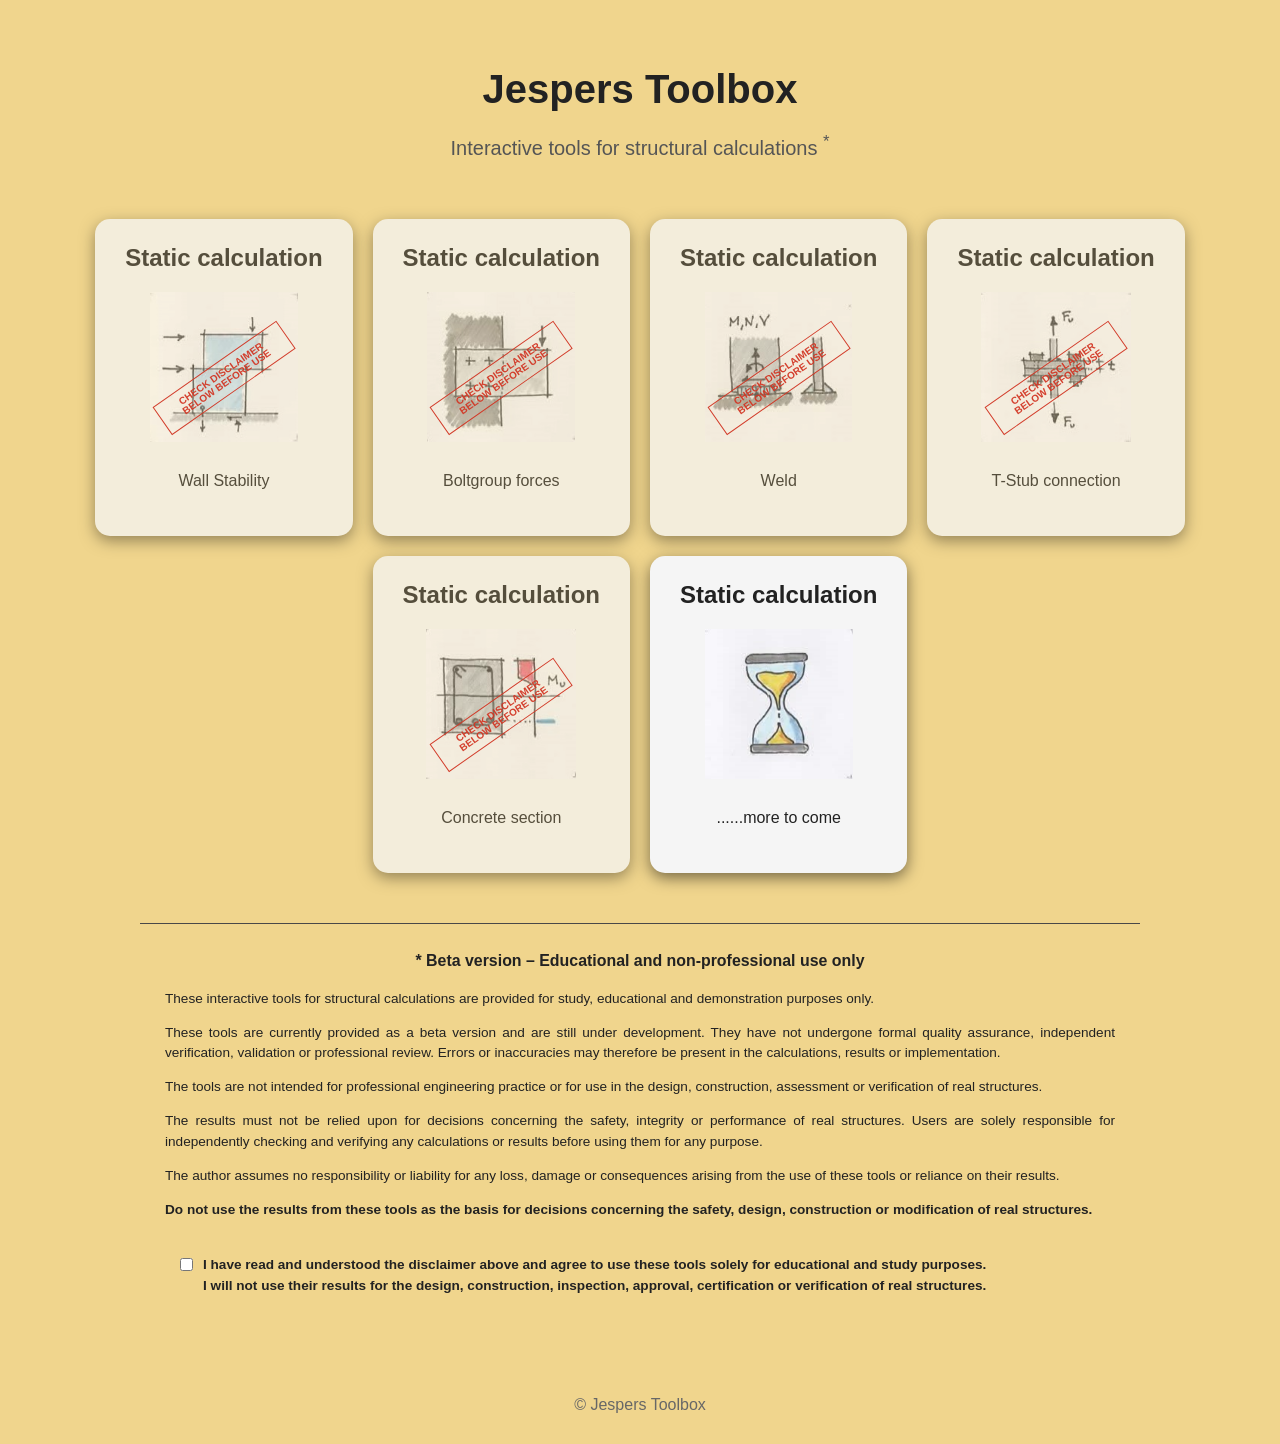
==== index.html @ ac405425 "ConcreteSection Added" ====
<!DOCTYPE html>
<html lang="en">

<head>

    <meta charset="UTF-8">

    <title>Jespers Toolbox</title>

    <link rel="stylesheet" href="assets/css/main.css">

    <script data-goatcounter="https://jesperstoolbox.goatcounter.com/count"
        async src="//gc.zgo.at/count.js"></script>

</head>


<body>


<header>

    <h1>Jespers Toolbox</h1>

    <p>
        Interactive tools for structural calculations
        <sup><a href="#disclaimer">*</a></sup>
    </p>

</header>


<main>

    <section class="kort-container">

        <!-- WALL STABILITY -->
        <a href="programmer/program_wallStability/index.html"
           class="kort program-link">

            <h2>Static calculation</h2>
            <img src="assets/billeder/GitHub_wallStability.jpg"
                 alt=""
                 class="kort-billede">
            <p>Wall Stability</p>
            <span class="disclaimer-watermark">
                CHECK DISCLAIMER<br>
                BELOW BEFORE USE
            </span>
            <span class="mouse-tooltip">
                Please check the disclaimer before use
            </span>
        </a>

        <!-- BOLTGROUP FORCES -->
        <a href="programmer/program_boltGroup_Forces/index.html"
           class="kort program-link">
            <h2>Static calculation</h2>
            <img src="assets/billeder/GitHub_boltGroup.jpg"
                 alt=""
                 class="kort-billede">
            <p>Boltgroup forces</p>
            <span class="disclaimer-watermark">
                CHECK DISCLAIMER<br>
                BELOW BEFORE USE
            </span>
            <span class="mouse-tooltip">
                Please check the disclaimer before use
            </span>
        </a>

        <!-- Weld -->
        <a href="programmer/program_weld/index.html"
           class="kort program-link">
            <h2>Static calculation</h2>
            <img src="assets/billeder/GitHub_weld.jpg"
                 alt=""
                 class="kort-billede">
            <p>Weld</p>
            <span class="disclaimer-watermark">
                CHECK DISCLAIMER<br>
                BELOW BEFORE USE
            </span>
            <span class="mouse-tooltip">
                Please check the disclaimer before use
            </span>
        </a>

        <!-- T-stub -->
        <a href="programmer/program_T-stub/index.html"
           class="kort program-link">
            <h2>Static calculation</h2>
            <img src="assets/billeder/GitHub_T-Stub.jpg"
                 alt=""
                 class="kort-billede">
            <p>T-Stub connection</p>
            <span class="disclaimer-watermark">
                CHECK DISCLAIMER<br>
                BELOW BEFORE USE
            </span>
            <span class="mouse-tooltip">
                Please check the disclaimer before use
            </span>
        </a>

                <!-- concreteSection -->
        <a href="programmer/program_concreteSection/index.html"
           class="kort program-link">
            <h2>Static calculation</h2>
            <img src="assets/billeder/GitHub_concreteSection.jpg"
                 alt=""
                 class="kort-billede">
            <p>Concrete section</p>
            <span class="disclaimer-watermark">
                CHECK DISCLAIMER<br>
                BELOW BEFORE USE
            </span>
            <span class="mouse-tooltip">
                Please check the disclaimer before use
            </span>
        </a>

        <!-- MORE TO COME -->
        <div class="kort">
            <h2>Static calculation</h2>
            <img src="assets/billeder/GitHub_whileWeWait.jpg"
                 alt=""
                 class="kort-billede">
            <p>......more to come</p>
        </div>

    </section>

</main>


<section class="ansvarsfraskrivelse" id="disclaimer">

    <h3>
        * Beta version – Educational and non-professional use only
    </h3>

    <p>
        These interactive tools for structural calculations are provided
        for study, educational and demonstration purposes only.
    </p>

    <p>
        These tools are currently provided as a beta version and are still
        under development. They have not undergone formal quality assurance,
        independent verification, validation or professional review. Errors
        or inaccuracies may therefore be present in the calculations,
        results or implementation.
    </p>

    <p>
        The tools are not intended for professional engineering practice
        or for use in the design, construction, assessment or verification
        of real structures.
    </p>

    <p>
        The results must not be relied upon for decisions concerning the
        safety, integrity or performance of real structures. Users are
        solely responsible for independently checking and verifying any
        calculations or results before using them for any purpose.
    </p>

    <p>
        The author assumes no responsibility or liability for any loss,
        damage or consequences arising from the use of these tools or
        reliance on their results.
    </p>

    <p>
        <strong>
            Do not use the results from these tools as the basis for
            decisions concerning the safety, design, construction or
            modification of real structures.
        </strong>
    </p>


    <label class="disclaimer-check">

        <input type="checkbox" id="disclaimerCheck">

        <span>
            I have read and understood the disclaimer above and agree to use
            these tools solely for educational and study purposes.
            <br>
            I will not use their results for the design, construction,
            inspection, approval, certification or verification of real
            structures.
        </span>

    </label>

</section>


<footer>

    © Jespers Toolbox

</footer>


<script src="assets/js/main.js"></script>

</body>

</html>
---- assets/css/main.css ----
/* Jespers Værktøjskasse - fælles design */

/* --------------------------------
   GENERELLE STYLES - Body, header, footer, font-families, colors, etc.
-------------------------------- */
body {
    font-family: Arial, sans-serif;
    margin: 0;
    padding: 0;
    background: #f0d58d;
    color: #222;
}

header {
    text-align: center;
    padding: 40px 20px;
}

header h1 {
    font-size: 40px;
    margin-bottom: 10px;
}

header p {
    font-size: 20px;
    color: #555;
}

header p sup a {
    text-decoration: none;
    color: inherit;
    font-size: 1em;
}

footer {
    text-align: center;
    padding: 30px;
    color: #676767;
}

/* --------------------------------
   KORT DESIGN - Kortene er de klikbare bokse, der repræsenterer hvert program
-------------------------------- */
.kort-container {
    display: flex;
    gap: 20px;
    justify-content: center;
    flex-wrap: wrap;
}

.kort {
    background: rgb(245, 245, 245);
    border-radius: 15px;
    padding: 30px;
    text-align: center;
    box-shadow: 0 5px 15px rgba(0, 0, 0, 0.50);
    cursor: pointer;
    transition: transform 0.2s;
    text-decoration: none;
    color: inherit;
    position: relative;
}

.kort-billede {
    width: 150px;
    height: 150px;
    object-fit: contain;
    margin-top: 0px;
    margin-bottom: 10px;
}

.kort h2 {
    margin-top: -5px;
}

.kort:hover {
    transform: translateY(-10px);
}

.kort {
    position: relative;
}

/* --------------------------------
   ANSVARSFRASKRIVELSE
-------------------------------- */

.ansvarsfraskrivelse {
    max-width: 950px;
    margin: 50px auto 30px;
    padding: 25px;
    border-top: 1px solid #494848;

    text-align: justify;
    font-size: 0.85em;
    line-height: 1.5;
}

.ansvarsfraskrivelse h3 {
    margin-top: 0;
    text-align: center;
}

.ansvarsfraskrivelse p {
    margin-bottom: 10px;
}

.disclaimer-check {
    display: flex;
    align-items: flex-start;
    justify-content: flex-start;

    margin-top: 20px;
    padding: 15px;

    text-align: left;
    font-weight: bold;
    cursor: pointer;
}

.disclaimer-check input {
    flex-shrink: 0;
    margin: 3px 10px 0 0;
}

/* --------------------------------
   LÅSTE PROGRAMMER
-------------------------------- */

.program-link.disabled {
    opacity: 0.75;
    cursor: not-allowed;
}

/* --------------------------------
   DISCLAIMER WATERMARK
-------------------------------- */

.disclaimer-watermark {
    position: absolute;

    top: 50%;
    left: 50%;

    transform: translate(-50%, -50%) rotate(-35deg);

    width: 50%;

    color: rgba(200, 0, 0, 0.95);

    font-size: 10px;
    font-weight: bold;
    text-align: center;

    line-height: 1.0;

    border: 1px solid rgba(200, 0, 0, 0.95);

    padding: 6px 10px;

    background-color: rgba(255, 255, 255, 0.05);

    white-space: normal;

    pointer-events: none;

    z-index: 10;
}

/* --------------------------------
   MOUSE TOOLTIP - checkBox shows when hover above kort, and disappears when mouse leaves the kort 
-------------------------------- */

.mouse-tooltip {
    position: absolute;
    display: none;

    left: 50%;
    bottom: 15px;

    transform: translateX(-50%);

    padding: 7px 10px;

    background-color: rgba(40, 40, 40, 0.9);
    color: white;

    font-size: 13px;
    text-align: center;

    border-radius: 4px;

    white-space: nowrap;

    pointer-events: none;

    z-index: 10000;
}
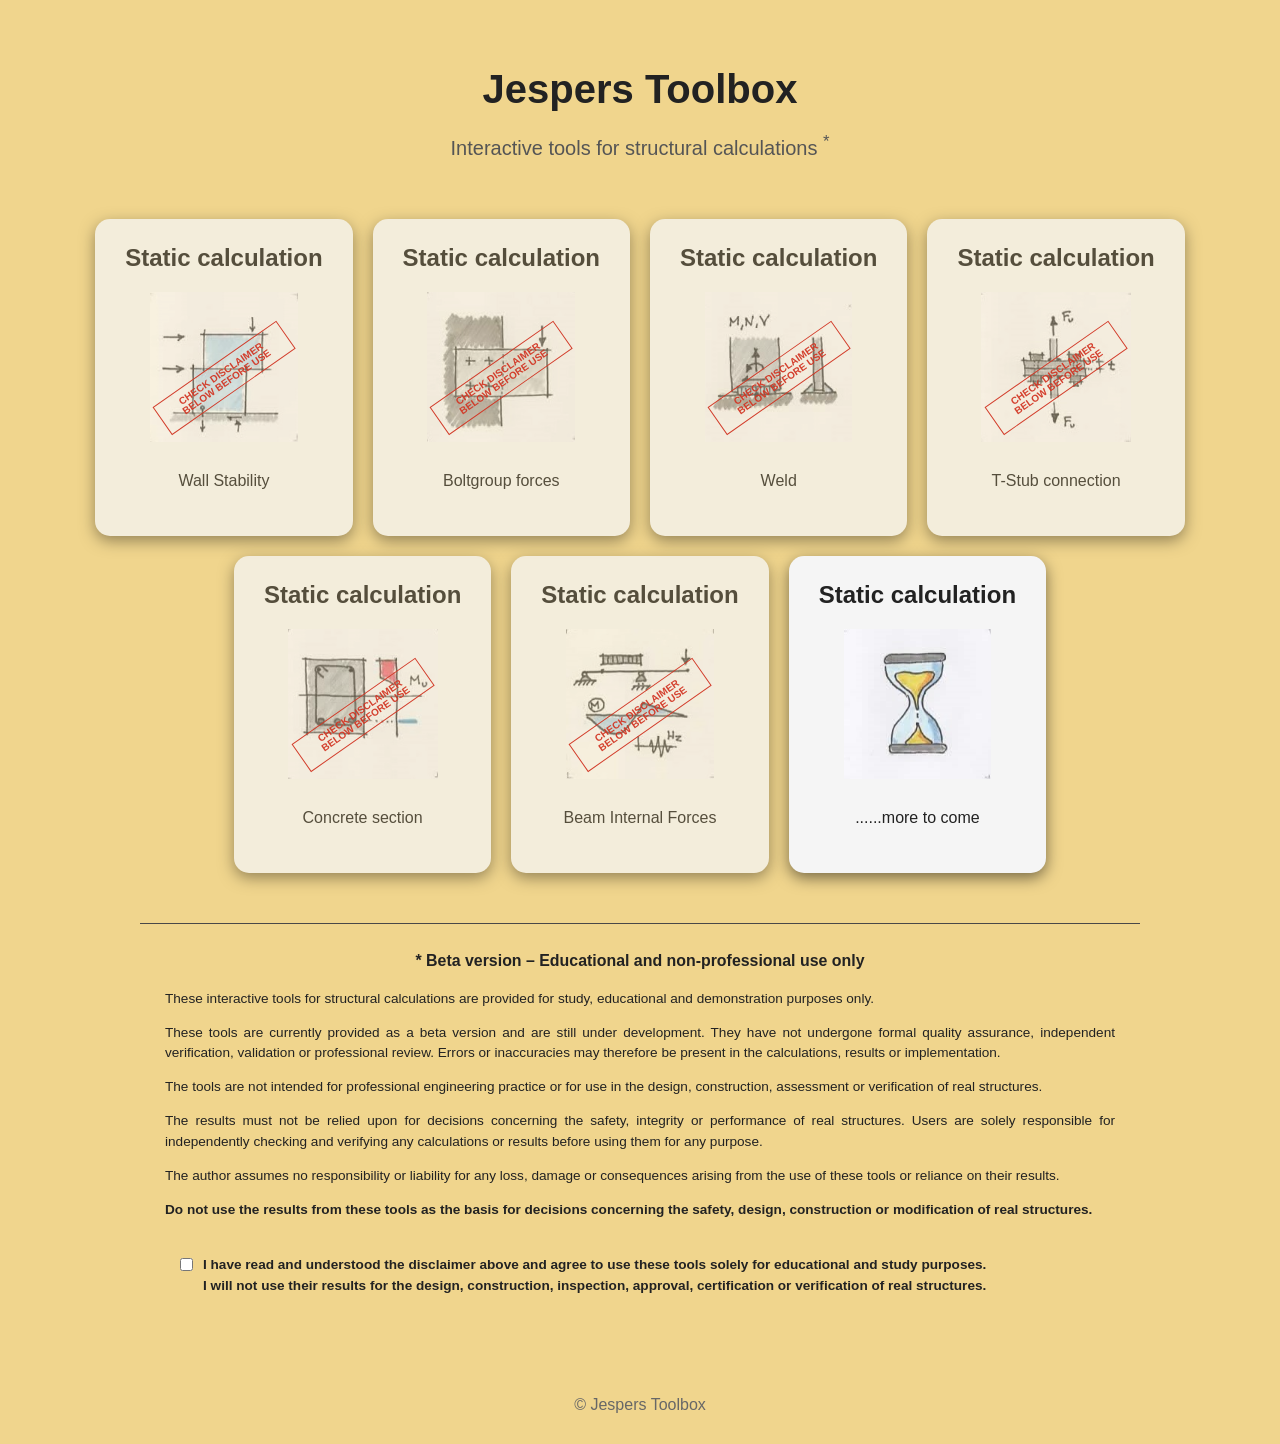
==== commit 0cffcdcd: "beam added" ====
--- a/index.html
+++ b/index.html
@@ -119,7 +119,24 @@
             <span class="mouse-tooltip">
                 Please check the disclaimer before use
             </span>
-        </a>
+        </a> 
+
+               <!-- Beam -->
+        <a href="programmer/program_beam/index.html"
+           class="kort program-link">
+            <h2>Static calculation</h2>
+            <img src="assets/billeder/GitHub_beam.jpg"
+                 alt=""
+                 class="kort-billede">
+            <p>Beam Internal Forces</p>
+            <span class="disclaimer-watermark">
+                CHECK DISCLAIMER<br>
+                BELOW BEFORE USE
+            </span>
+            <span class="mouse-tooltip">
+                Please check the disclaimer before use
+            </span>
+        </a> 
 
         <!-- MORE TO COME -->
         <div class="kort">
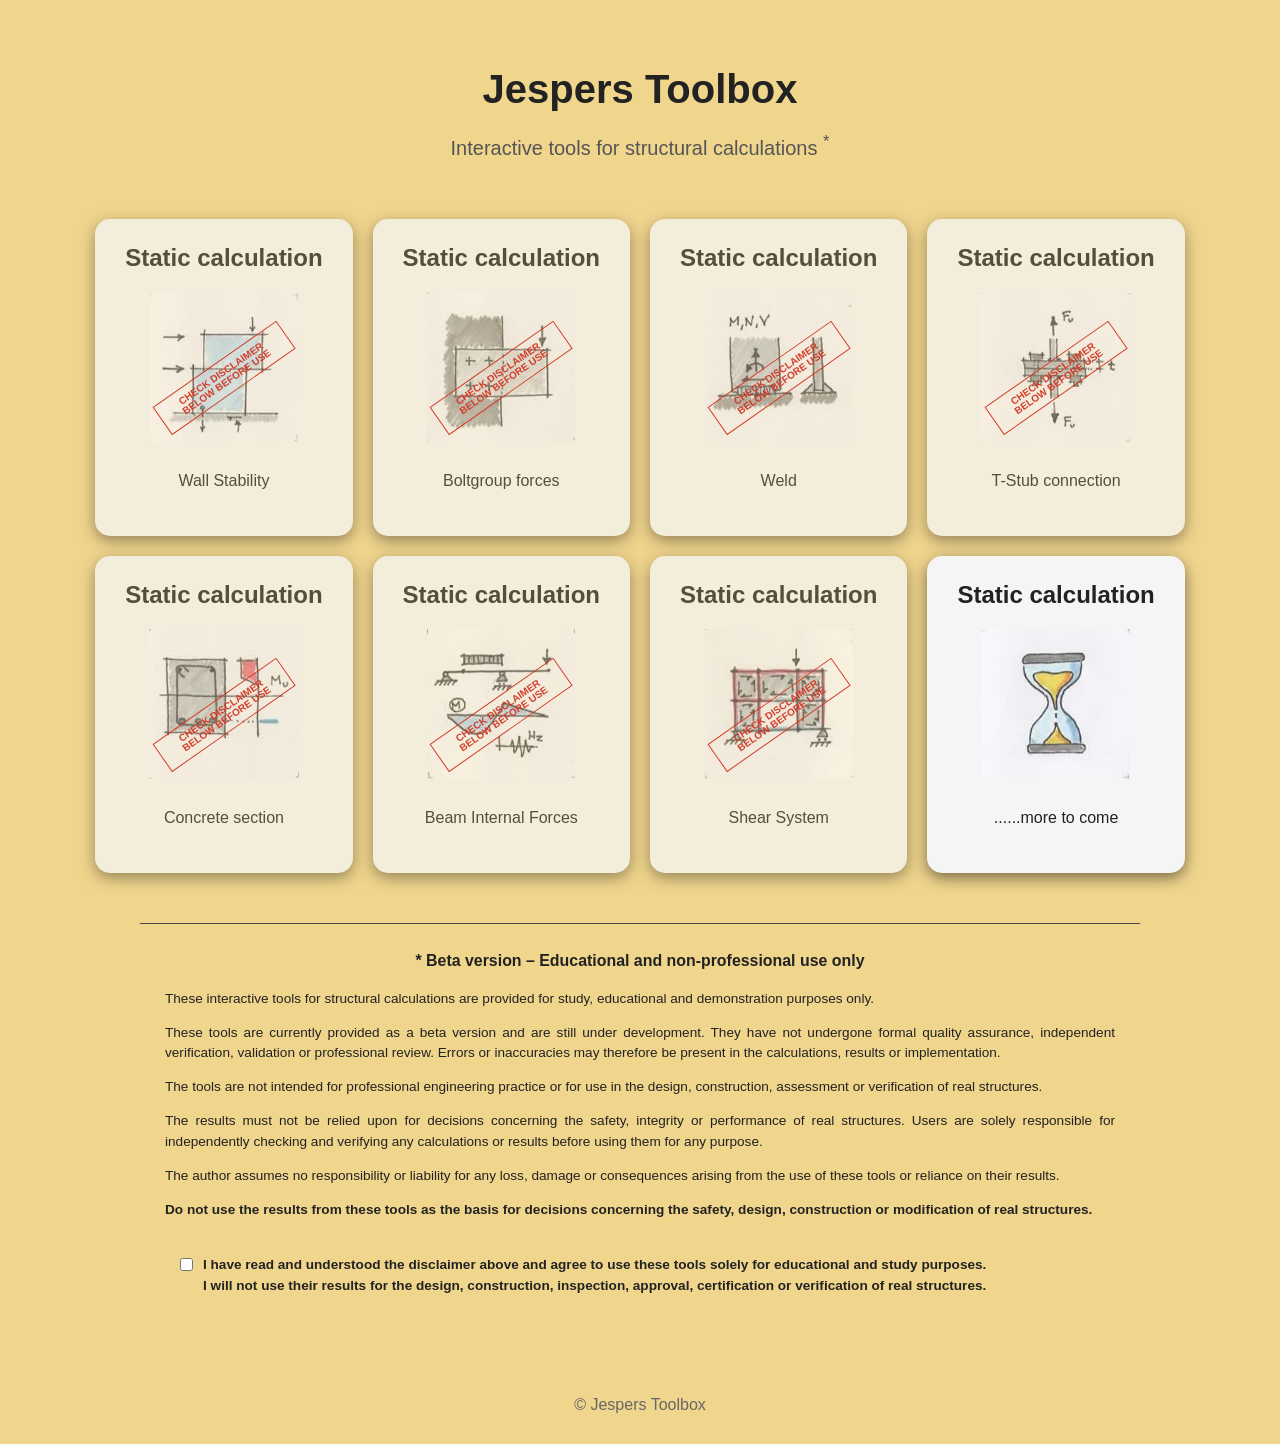
==== commit af87c915: "shearSystem added" ====
--- a/index.html
+++ b/index.html
@@ -129,6 +129,23 @@
                  alt=""
                  class="kort-billede">
             <p>Beam Internal Forces</p>
+            <span class="disclaimer-watermark">
+                CHECK DISCLAIMER<br>
+                BELOW BEFORE USE
+            </span>
+            <span class="mouse-tooltip">
+                Please check the disclaimer before use
+            </span>
+        </a> 
+
+               <!-- Shear System-->
+        <a href="programmer/program_shearSystem/index.html"
+           class="kort program-link">
+            <h2>Static calculation</h2>
+            <img src="assets/billeder/GitHub_shearSystem.jpg"
+                 alt=""
+                 class="kort-billede">
+            <p>Shear System</p>
             <span class="disclaimer-watermark">
                 CHECK DISCLAIMER<br>
                 BELOW BEFORE USE
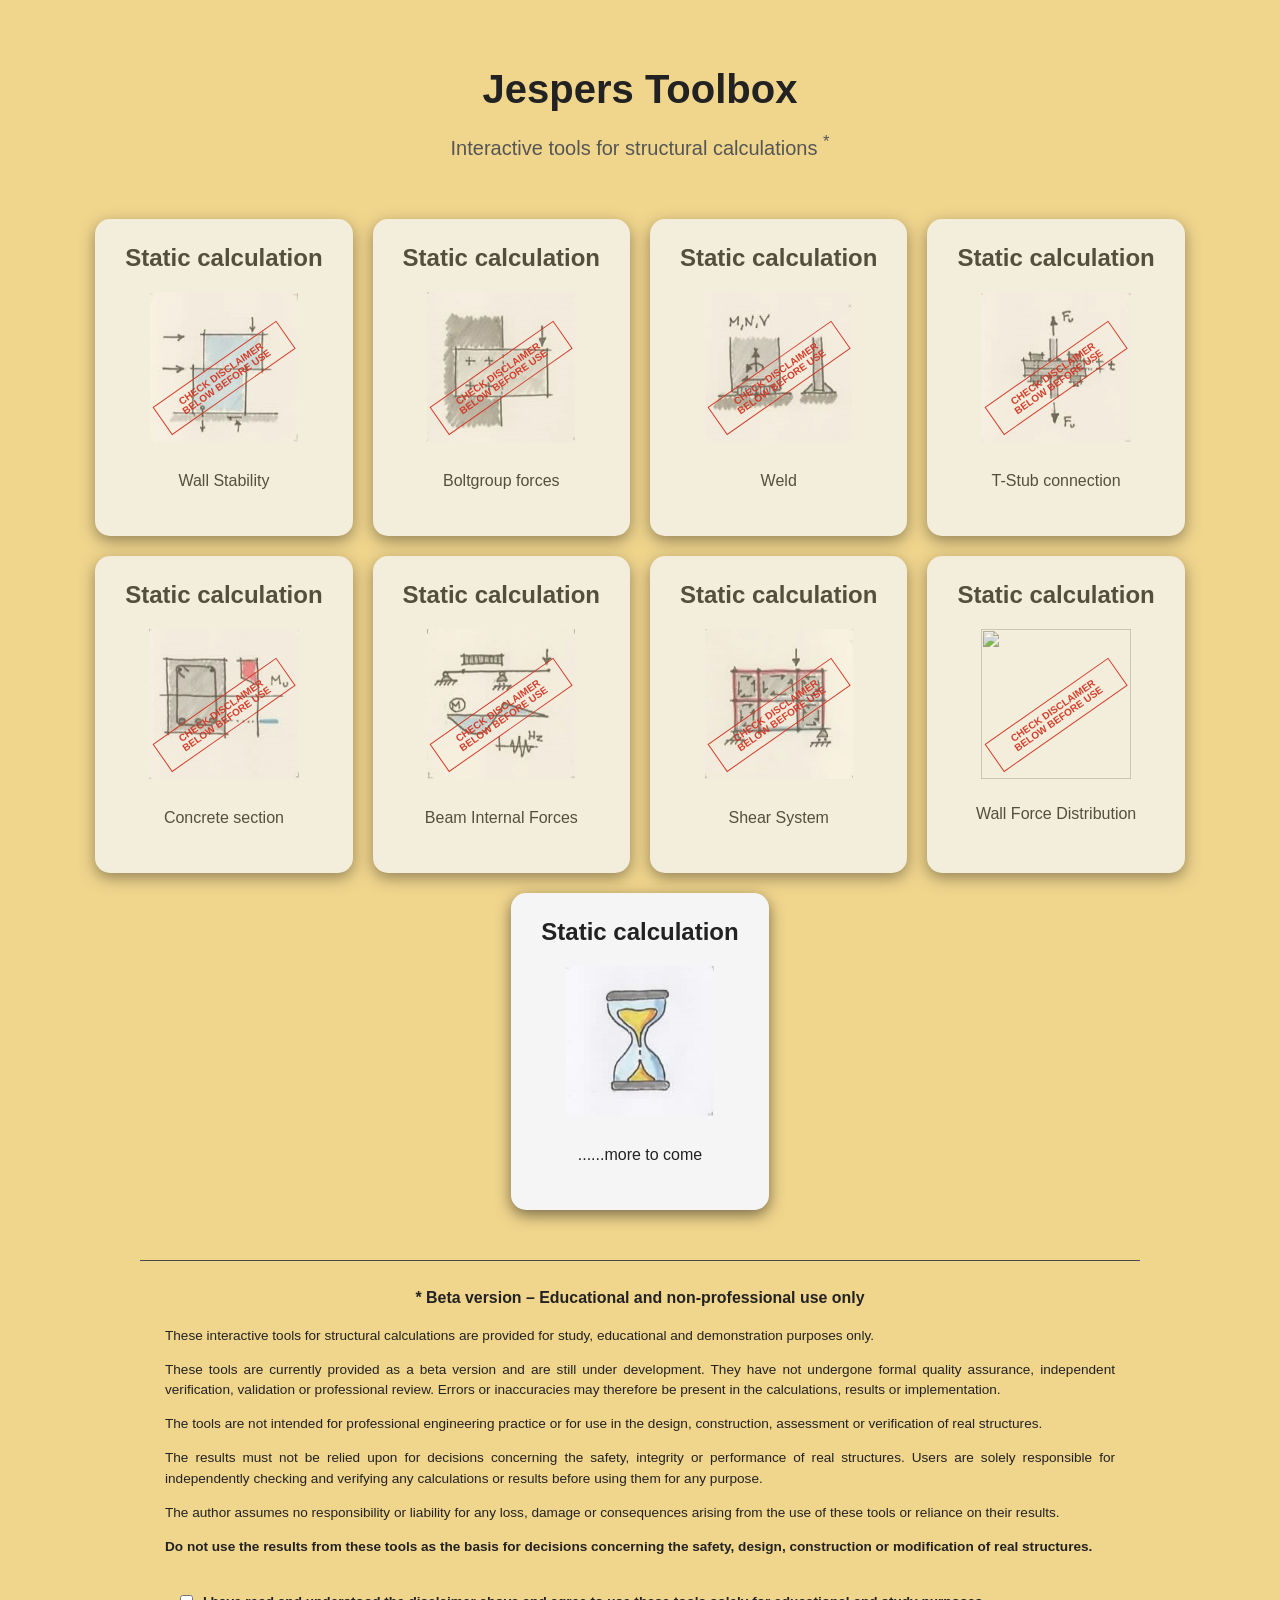
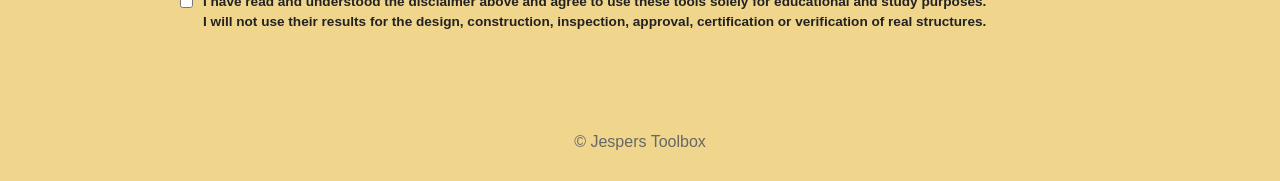
==== commit 9337a419: "Wall force distribution added" ====
--- a/index.html
+++ b/index.html
@@ -145,7 +145,25 @@
             <img src="assets/billeder/GitHub_shearSystem.jpg"
                  alt=""
                  class="kort-billede">
-            <p>Shear System</p>
+            <p>Shear System</p> 
+            <span class="disclaimer-watermark">
+                CHECK DISCLAIMER<br>
+                BELOW BEFORE USE
+            </span>
+            <span class="mouse-tooltip">
+                Please check the disclaimer before use
+            </span>
+        </a> 
+
+
+                       <!-- Wall Force Distribution-->
+        <a href="programmer/program_wallForceDistribution/index.html"
+           class="kort program-link">
+            <h2>Static calculation</h2>
+            <img src="assets/billeder/GitHub_wallForceDistribution.jpg"
+                 alt=""
+                 class="kort-billede">
+            <p>Wall Force Distribution</p> 
             <span class="disclaimer-watermark">
                 CHECK DISCLAIMER<br>
                 BELOW BEFORE USE
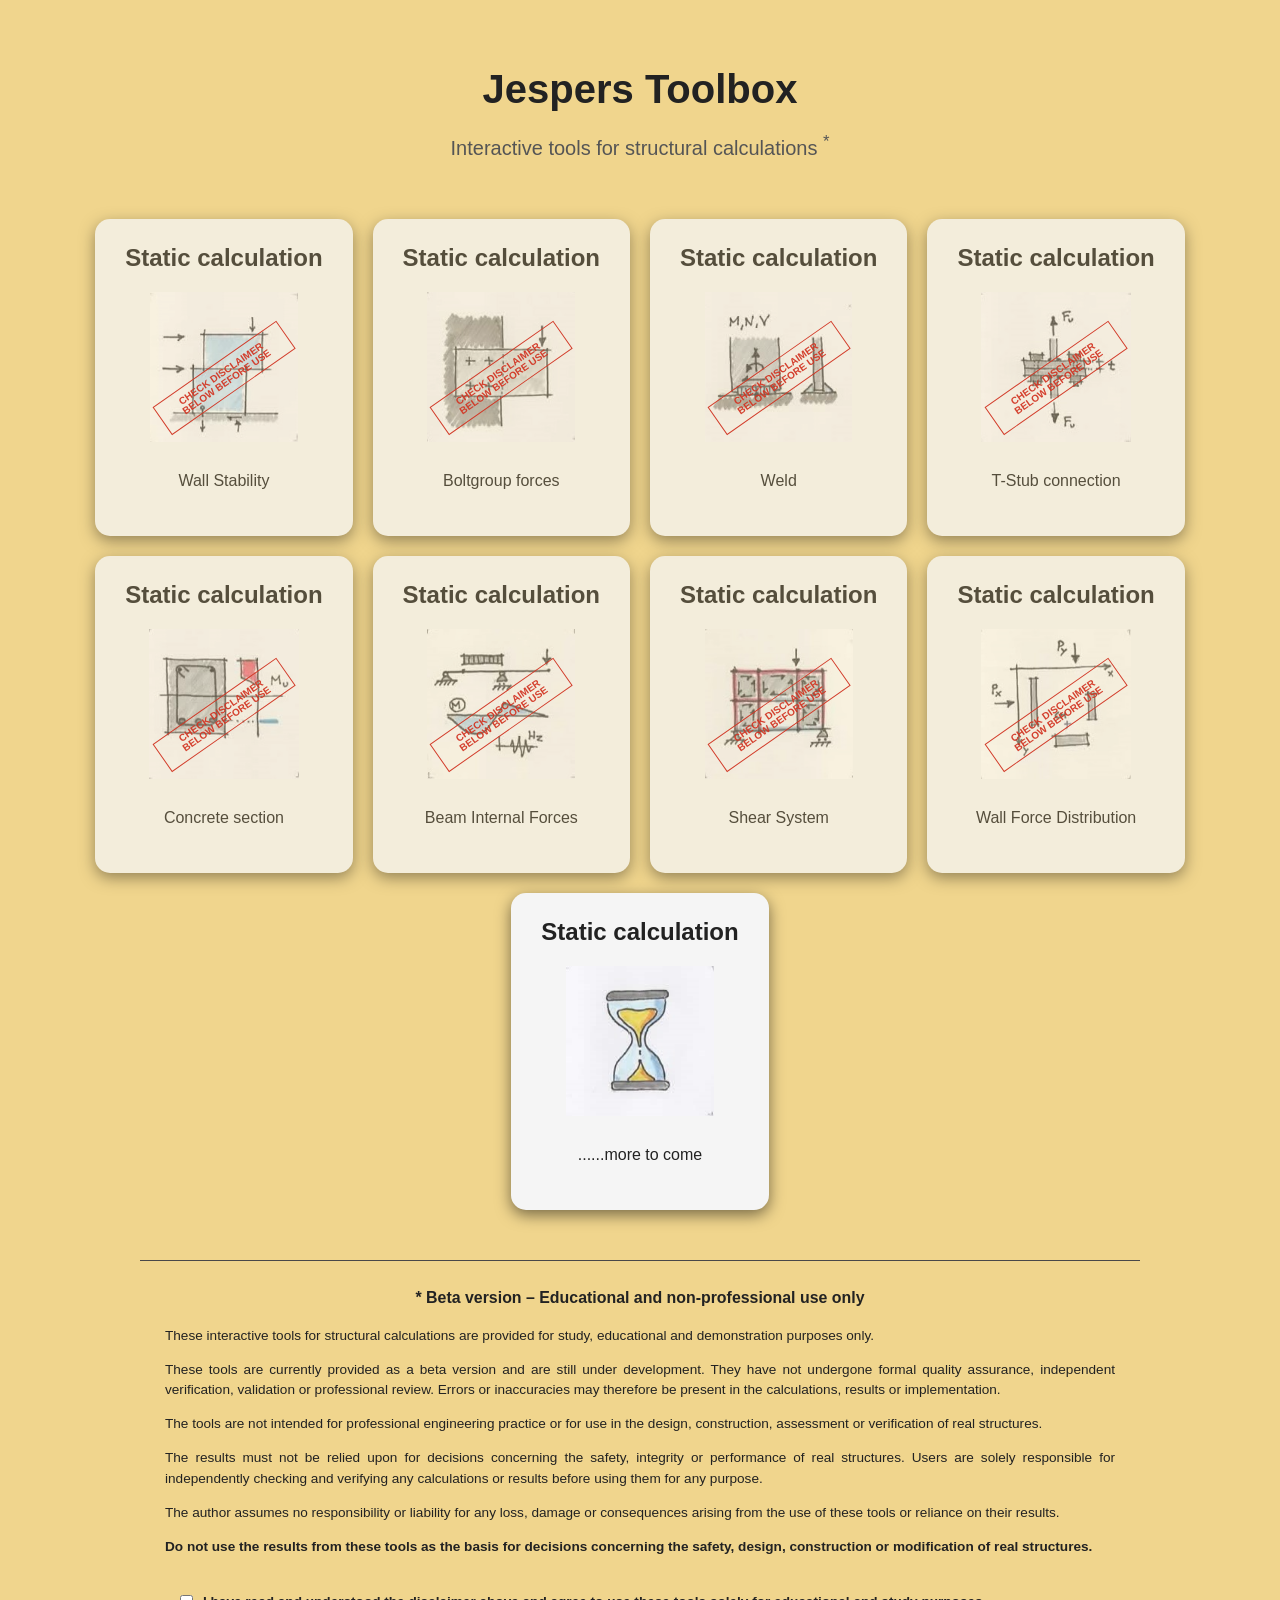
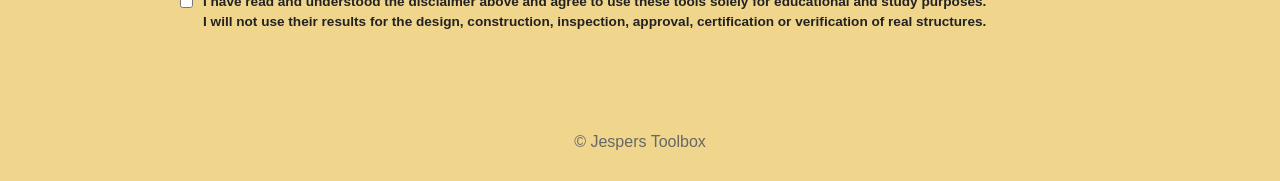
==== commit 7ee1f041: "minor adjust" ====
--- a/index.html
+++ b/index.html
@@ -160,7 +160,7 @@
         <a href="programmer/program_wallForceDistribution/index.html"
            class="kort program-link">
             <h2>Static calculation</h2>
-            <img src="assets/billeder/GitHub_wallForceDistribution.jpg"
+            <img src="assets/billeder/GitHub_WallForceDistribution.jpg"
                  alt=""
                  class="kort-billede">
             <p>Wall Force Distribution</p> 
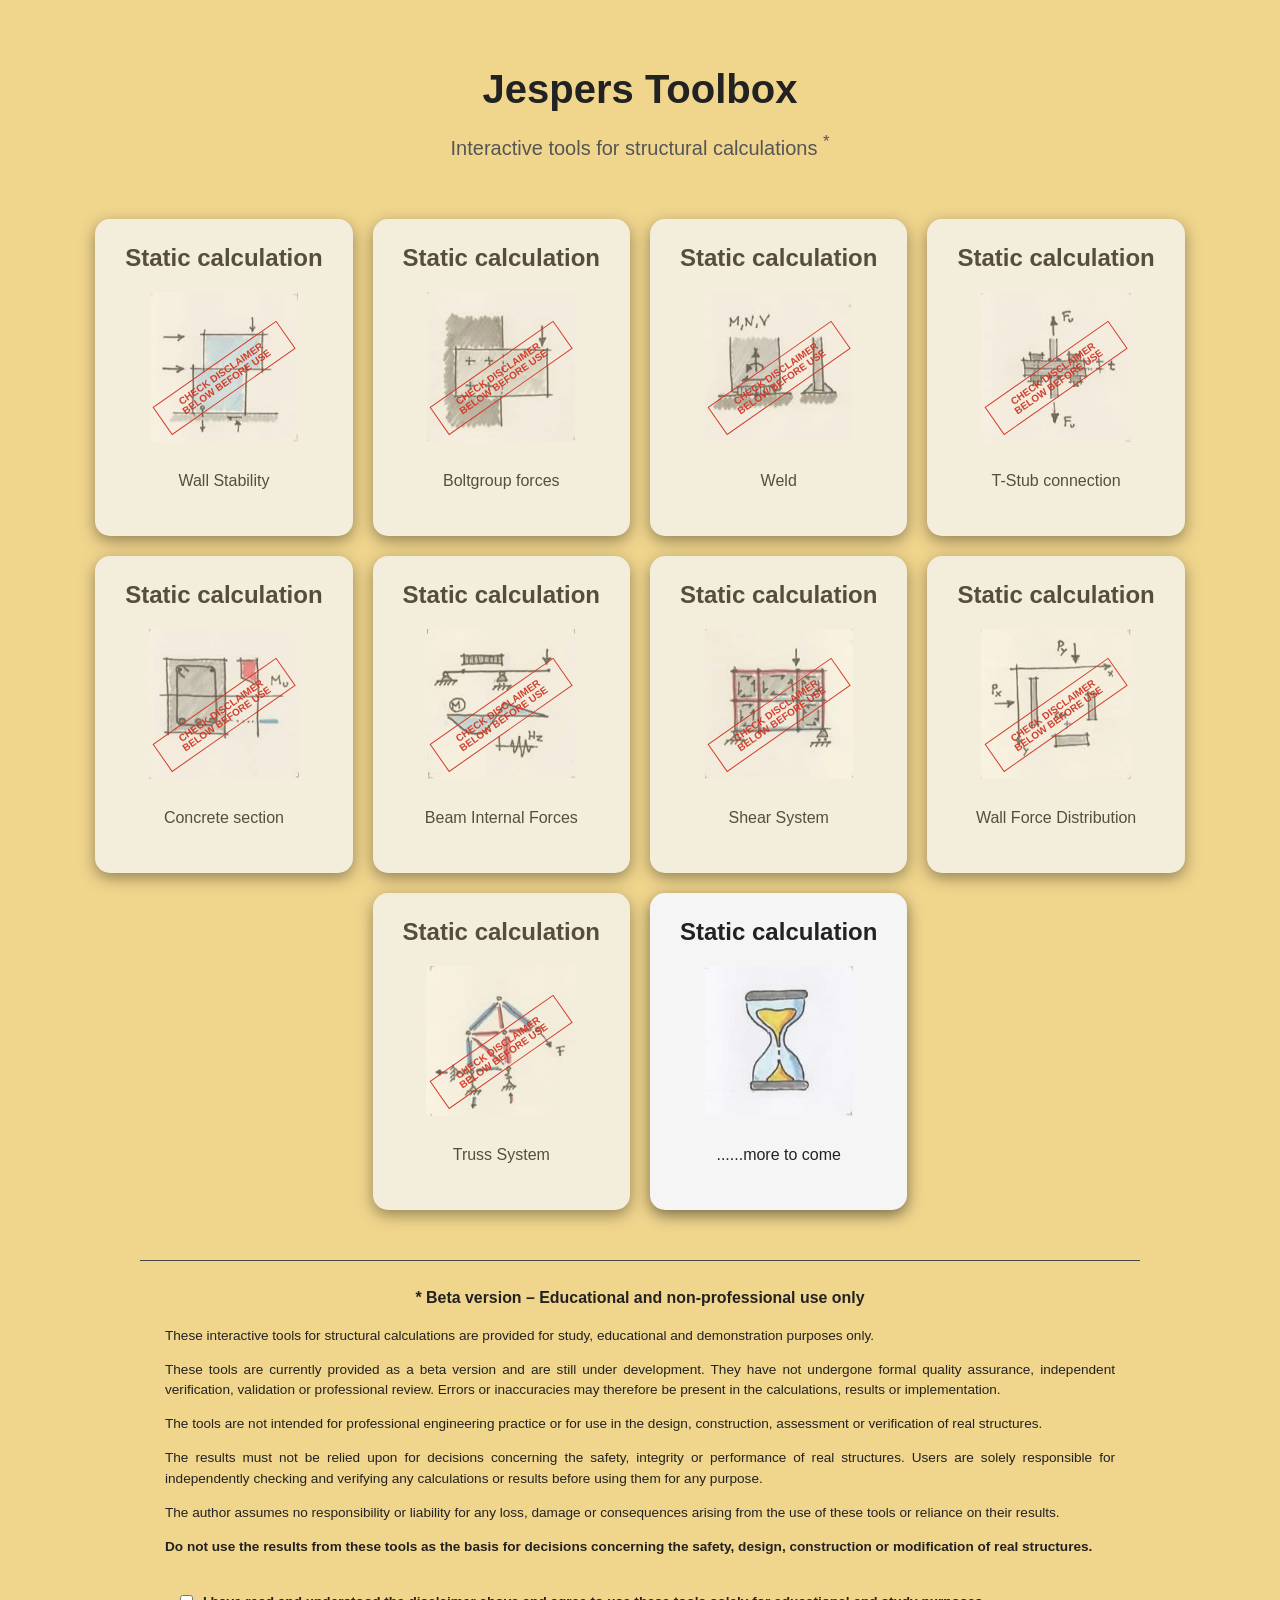
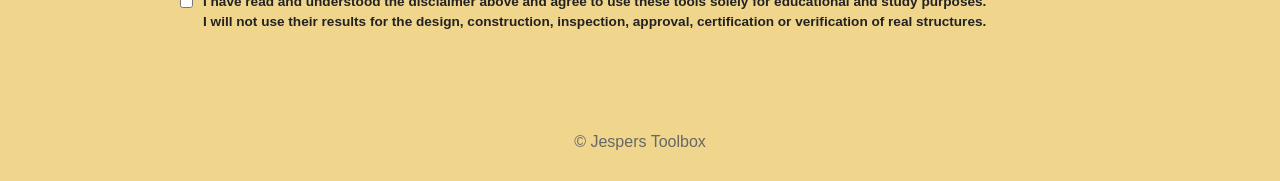
==== commit d0acccdd: "truss system added" ====
--- a/index.html
+++ b/index.html
@@ -156,7 +156,7 @@
         </a> 
 
 
-                       <!-- Wall Force Distribution-->
+                 <!-- Wall Force Distribution-->
         <a href="programmer/program_wallForceDistribution/index.html"
            class="kort program-link">
             <h2>Static calculation</h2>
@@ -164,6 +164,23 @@
                  alt=""
                  class="kort-billede">
             <p>Wall Force Distribution</p> 
+            <span class="disclaimer-watermark">
+                CHECK DISCLAIMER<br>
+                BELOW BEFORE USE
+            </span>
+            <span class="mouse-tooltip">
+                Please check the disclaimer before use
+            </span>
+        </a> 
+
+                         <!-- Wall trussSystem-->
+        <a href="programmer/program_trussSystem/index.html"
+           class="kort program-link">
+            <h2>Static calculation</h2>
+            <img src="assets/billeder/GitHub_trussSystem.jpg"
+                 alt=""
+                 class="kort-billede">
+            <p>Truss System</p> 
             <span class="disclaimer-watermark">
                 CHECK DISCLAIMER<br>
                 BELOW BEFORE USE
